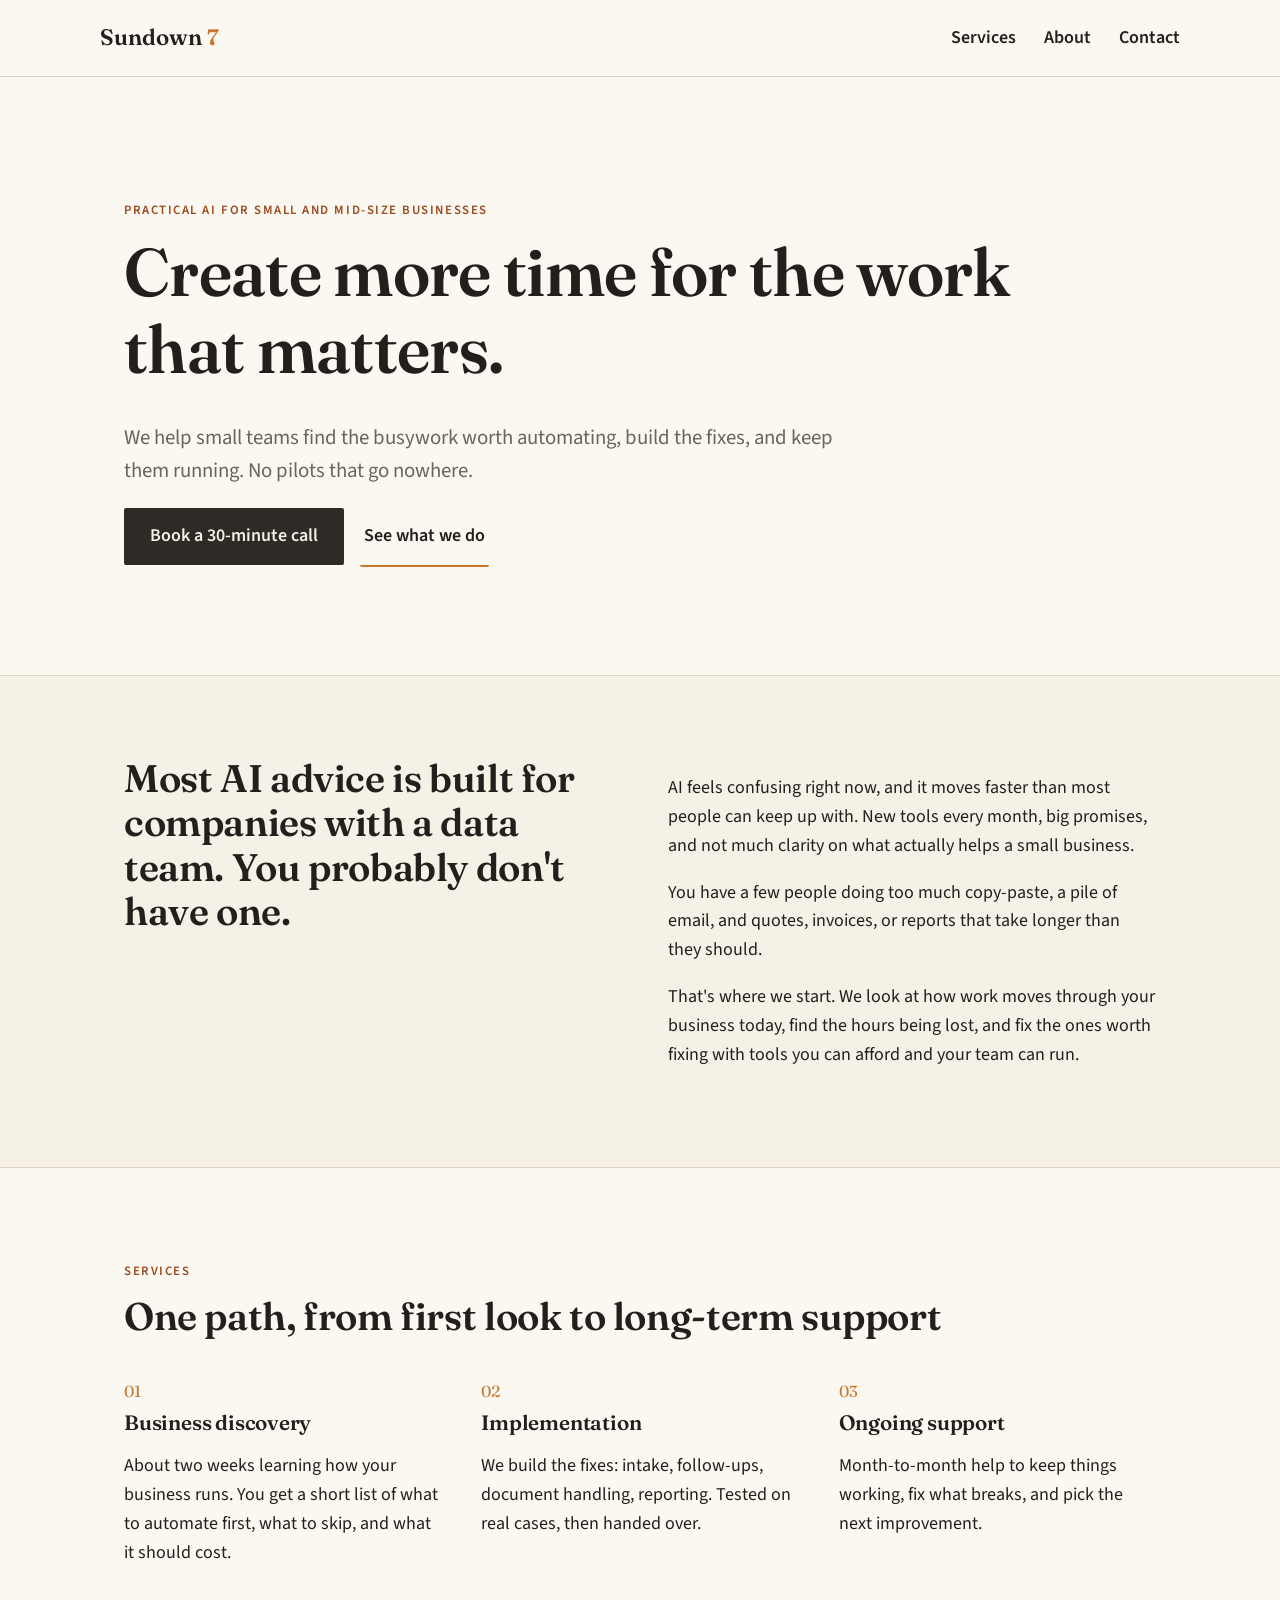
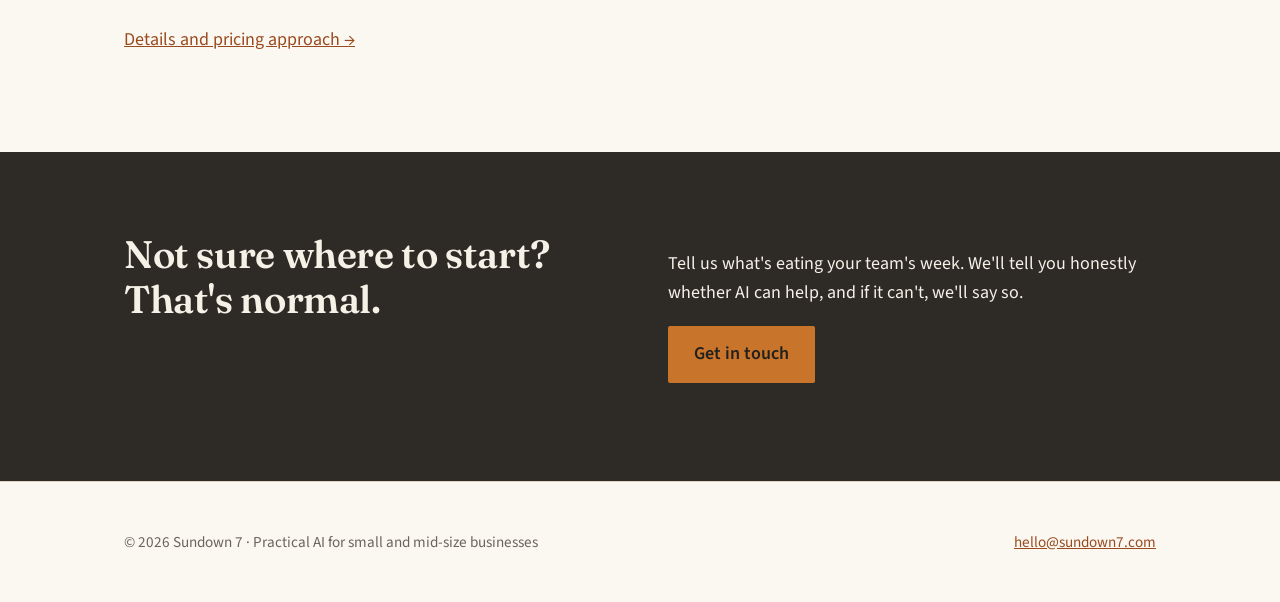
==== index.html @ cc7113cd "Sundown 7 site" ====
<!doctype html><html lang="en"><head><meta charset="utf-8"><meta name="viewport" content="width=device-width,initial-scale=1"><title>Sundown 7 — Practical AI for small business</title><meta name="description" content="Sundown 7 helps small and mid-size businesses put AI to work on real, everyday tasks."><link rel="stylesheet" href="styles.css"></head><body>
<header><div class="wrap nav"><a class="logo" href="index.html">Sundown <span>7</span></a><nav><ul><li><a href="services.html">Services</a></li><li><a href="about.html">About</a></li><li><a href="contact.html">Contact</a></li></ul></nav></div></header>
<main>
<section class="hero"><div class="wrap"><p class="eyebrow">Practical AI for small and mid-size businesses</p><h1>Create more time for the work<br>that matters.</h1><p class="lede">We help small teams find the busywork worth automating, build the fixes, and keep them running. No pilots that go nowhere.</p><p><a class="btn" href="contact.html">Book a 30-minute call</a><a class="btn ghost" href="services.html">See what we do</a></p></div></section>
<section class="band"><div class="wrap two"><div><h2>Most AI advice is built for companies with a data team. You probably don't have one.</h2></div><div><p>AI feels confusing right now, and it moves faster than most people can keep up with. New tools every month, big promises, and not much clarity on what actually helps a small business.</p><p>You have a few people doing too much copy-paste, a pile of email, and quotes, invoices, or reports that take longer than they should.</p><p>That's where we start. We look at how work moves through your business today, find the hours being lost, and fix the ones worth fixing with tools you can afford and your team can run.</p></div></div></section>
<section><div class="wrap"><p class="eyebrow">Services</p><h2>One path, from first look to long-term support</h2><div class="grid" style="margin-top:40px">
<div><span class="num">01</span><h3>Business discovery</h3><p>About two weeks learning how your business runs. You get a short list of what to automate first, what to skip, and what it should cost.</p></div>
<div><span class="num">02</span><h3>Implementation</h3><p>We build the fixes: intake, follow-ups, document handling, reporting. Tested on real cases, then handed over.</p></div>
<div><span class="num">03</span><h3>Ongoing support</h3><p>Month-to-month help to keep things working, fix what breaks, and pick the next improvement.</p></div>
</div><p style="margin-top:40px"><a href="services.html">Details and pricing approach →</a></p></div></section>
<section class="dark"><div class="wrap two"><div><h2>Not sure where to start? That's normal.</h2></div><div><p>Tell us what's eating your team's week. We'll tell you honestly whether AI can help, and if it can't, we'll say so.</p><p><a class="btn" href="contact.html">Get in touch</a></p></div></div></section></main>
<footer><div class="wrap"><div>© 2026 Sundown 7 · Practical AI for small and mid-size businesses</div><div><a href="mailto:hello@sundown7.com">hello@sundown7.com</a></div></div></footer></body></html>
---- styles.css ----
@import url('https://fonts.googleapis.com/css2?family=Fraunces:opsz,wght@9..144,400;9..144,600&family=Source+Sans+3:wght@400;600&display=swap');
:root{--ink:#22201d;--char:#2e2b27;--cream:#f6f1e7;--paper:#fbf8f2;--amber:#c8742b;--rust:#9a4a1f;--muted:#6b645a;--line:#ddd3c2}
*{box-sizing:border-box}
body{margin:0;background:var(--paper);color:var(--ink);font:18px/1.6 "Source Sans 3",Georgia,sans-serif}
h1,h2,h3{font-family:Fraunces,Georgia,serif;font-weight:600;line-height:1.15;margin:0 0 .5em;letter-spacing:-.01em}
h1{font-size:clamp(2.4rem,6vw,4.2rem)}h2{font-size:clamp(1.7rem,3.5vw,2.4rem)}h3{font-size:1.3rem}
a{color:var(--rust)}
.wrap{max-width:1080px;margin:0 auto;padding:0 24px}
header{border-bottom:1px solid var(--line);background:var(--paper)}
.nav{display:flex;justify-content:space-between;align-items:center;padding:20px 0;flex-wrap:wrap;gap:12px}
.logo{font-family:Fraunces,serif;font-size:1.4rem;font-weight:600;color:var(--ink);text-decoration:none}
.logo span{color:var(--amber)}
.nav ul{list-style:none;display:flex;gap:28px;margin:0;padding:0}
.nav ul a{color:var(--ink);text-decoration:none;font-weight:600}
.nav ul a:hover,.nav ul a[aria-current]{color:var(--rust);border-bottom:2px solid var(--amber)}
.hero{padding:110px 0 90px}
.hero p.lede{font-size:1.3rem;max-width:36em;color:var(--muted)}
.eyebrow{text-transform:uppercase;letter-spacing:.12em;font-size:.8rem;font-weight:600;color:var(--rust);margin-bottom:1em}
.btn{display:inline-block;background:var(--char);color:var(--cream);padding:14px 26px;text-decoration:none;font-weight:600;border-radius:2px;border:0;font:inherit;font-weight:600;cursor:pointer}
.btn:hover{background:var(--rust)}
.btn.ghost{background:none;color:var(--ink);border-bottom:2px solid var(--amber);padding:14px 4px;margin-left:16px}
section{padding:80px 0}
.band{background:var(--cream);border-top:1px solid var(--line);border-bottom:1px solid var(--line)}
.grid{display:grid;grid-template-columns:repeat(auto-fit,minmax(230px,1fr));gap:40px}
.num{font-family:Fraunces,serif;color:var(--amber);font-size:1rem;display:block;margin-bottom:.4em}
.svc{display:grid;grid-template-columns:1fr 1.4fr;gap:48px;padding:56px 0;border-top:1px solid var(--line)}
.svc ul{padding-left:1.1em}.svc li{margin-bottom:.4em}
.meta{color:var(--muted);font-size:.95rem}
.two{display:grid;grid-template-columns:1fr 1fr;gap:56px}
.dark{background:var(--char);color:var(--cream)}.dark a{color:#e9a462}
.dark .btn{background:var(--amber);color:var(--ink)}
form label{display:block;font-weight:600;margin:18px 0 6px}
input,textarea{width:100%;padding:12px;border:1px solid #c9bea9;background:#fff;font:inherit;border-radius:2px}
input:focus,textarea:focus{outline:2px solid var(--amber);border-color:var(--amber)}
footer{padding:48px 0;color:var(--muted);font-size:.95rem;border-top:1px solid var(--line)}
footer .wrap{display:flex;justify-content:space-between;flex-wrap:wrap;gap:16px}
.note{font-size:.85rem;color:var(--muted);font-style:italic}
@media(max-width:720px){.svc,.two{grid-template-columns:1fr;gap:16px}.hero{padding:64px 0}section{padding:56px 0}.nav ul{gap:18px}.btn.ghost{margin-left:0;display:block}}
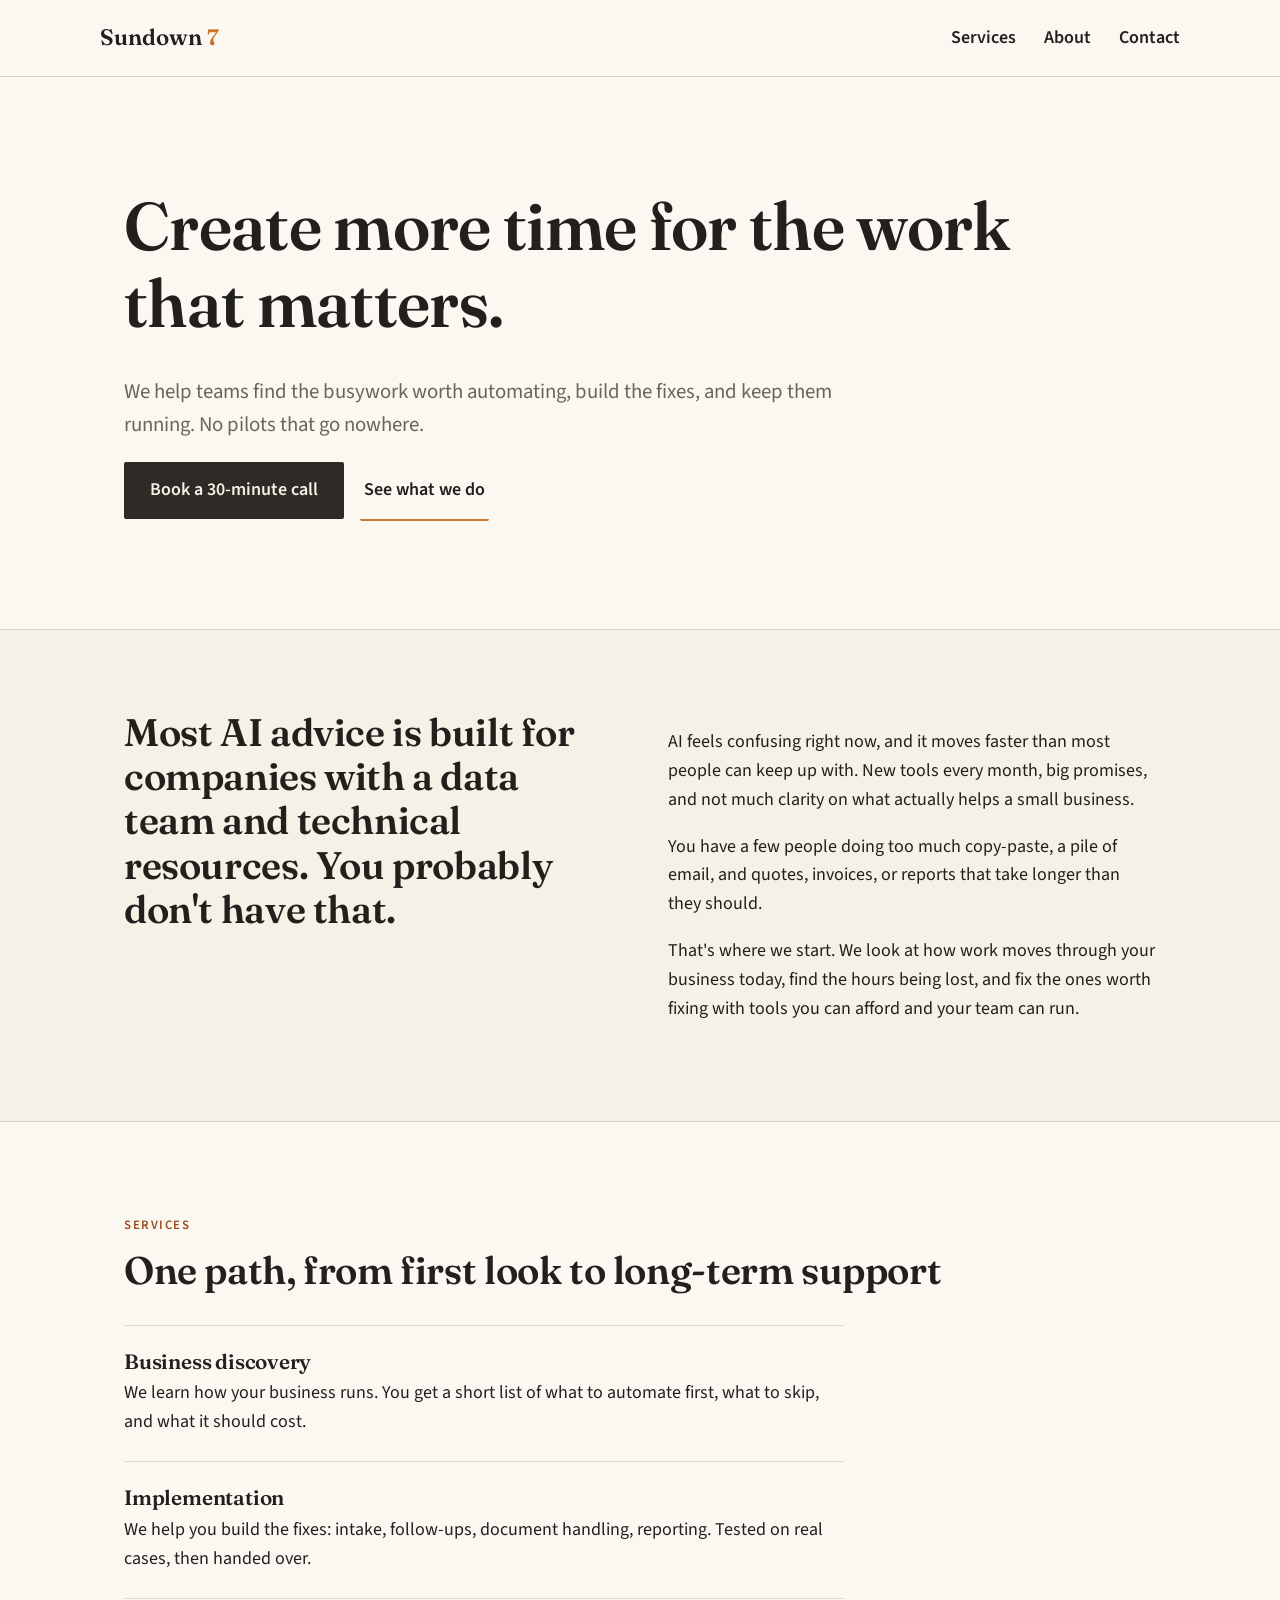
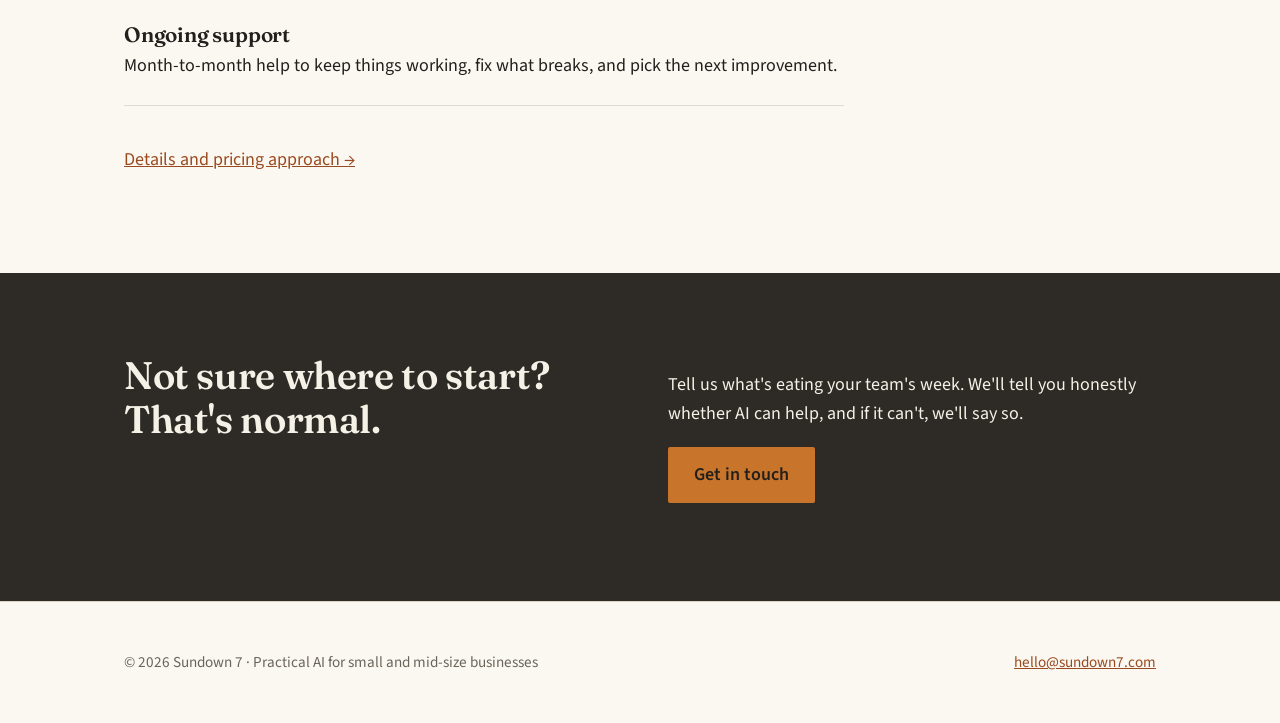
==== commit f79128e5: "Homepage edits" ====
--- a/index.html
+++ b/index.html
@@ -1,12 +1,12 @@
 <!doctype html><html lang="en"><head><meta charset="utf-8"><meta name="viewport" content="width=device-width,initial-scale=1"><title>Sundown 7 — Practical AI for small business</title><meta name="description" content="Sundown 7 helps small and mid-size businesses put AI to work on real, everyday tasks."><link rel="stylesheet" href="styles.css"></head><body>
 <header><div class="wrap nav"><a class="logo" href="index.html">Sundown <span>7</span></a><nav><ul><li><a href="services.html">Services</a></li><li><a href="about.html">About</a></li><li><a href="contact.html">Contact</a></li></ul></nav></div></header>
 <main>
-<section class="hero"><div class="wrap"><p class="eyebrow">Practical AI for small and mid-size businesses</p><h1>Create more time for the work<br>that matters.</h1><p class="lede">We help small teams find the busywork worth automating, build the fixes, and keep them running. No pilots that go nowhere.</p><p><a class="btn" href="contact.html">Book a 30-minute call</a><a class="btn ghost" href="services.html">See what we do</a></p></div></section>
-<section class="band"><div class="wrap two"><div><h2>Most AI advice is built for companies with a data team. You probably don't have one.</h2></div><div><p>AI feels confusing right now, and it moves faster than most people can keep up with. New tools every month, big promises, and not much clarity on what actually helps a small business.</p><p>You have a few people doing too much copy-paste, a pile of email, and quotes, invoices, or reports that take longer than they should.</p><p>That's where we start. We look at how work moves through your business today, find the hours being lost, and fix the ones worth fixing with tools you can afford and your team can run.</p></div></div></section>
-<section><div class="wrap"><p class="eyebrow">Services</p><h2>One path, from first look to long-term support</h2><div class="grid" style="margin-top:40px">
-<div><span class="num">01</span><h3>Business discovery</h3><p>About two weeks learning how your business runs. You get a short list of what to automate first, what to skip, and what it should cost.</p></div>
-<div><span class="num">02</span><h3>Implementation</h3><p>We build the fixes: intake, follow-ups, document handling, reporting. Tested on real cases, then handed over.</p></div>
-<div><span class="num">03</span><h3>Ongoing support</h3><p>Month-to-month help to keep things working, fix what breaks, and pick the next improvement.</p></div>
+<section class="hero"><div class="wrap"><h1>Create more time for the work<br>that matters.</h1><p class="lede">We help teams find the busywork worth automating, build the fixes, and keep them running. No pilots that go nowhere.</p><p><a class="btn" href="contact.html">Book a 30-minute call</a><a class="btn ghost" href="services.html">See what we do</a></p></div></section>
+<section class="band"><div class="wrap two"><div><h2>Most AI advice is built for companies with a data team and technical resources. You probably don't have that.</h2></div><div><p>AI feels confusing right now, and it moves faster than most people can keep up with. New tools every month, big promises, and not much clarity on what actually helps a small business.</p><p>You have a few people doing too much copy-paste, a pile of email, and quotes, invoices, or reports that take longer than they should.</p><p>That's where we start. We look at how work moves through your business today, find the hours being lost, and fix the ones worth fixing with tools you can afford and your team can run.</p></div></div></section>
+<section><div class="wrap"><p class="eyebrow">Services</p><h2>One path, from first look to long-term support</h2><div class="stack">
+<div><h3>Business discovery</h3><p>We learn how your business runs. You get a short list of what to automate first, what to skip, and what it should cost.</p></div>
+<div><h3>Implementation</h3><p>We help you build the fixes: intake, follow-ups, document handling, reporting. Tested on real cases, then handed over.</p></div>
+<div><h3>Ongoing support</h3><p>Month-to-month help to keep things working, fix what breaks, and pick the next improvement.</p></div>
 </div><p style="margin-top:40px"><a href="services.html">Details and pricing approach →</a></p></div></section>
 <section class="dark"><div class="wrap two"><div><h2>Not sure where to start? That's normal.</h2></div><div><p>Tell us what's eating your team's week. We'll tell you honestly whether AI can help, and if it can't, we'll say so.</p><p><a class="btn" href="contact.html">Get in touch</a></p></div></div></section></main>
 <footer><div class="wrap"><div>© 2026 Sundown 7 · Practical AI for small and mid-size businesses</div><div><a href="mailto:hello@sundown7.com">hello@sundown7.com</a></div></div></footer></body></html>
--- a/styles.css
+++ b/styles.css
@@ -36,3 +36,5 @@
 footer .wrap{display:flex;justify-content:space-between;flex-wrap:wrap;gap:16px}
 .note{font-size:.85rem;color:var(--muted);font-style:italic}
 @media(max-width:720px){.svc,.two{grid-template-columns:1fr;gap:16px}.hero{padding:64px 0}section{padding:56px 0}.nav ul{gap:18px}.btn.ghost{margin-left:0;display:block}}
+
+.stack{margin-top:32px;max-width:720px}.stack>div{padding:24px 0;border-top:1px solid rgba(0,0,0,.12)}.stack>div:last-child{border-bottom:1px solid rgba(0,0,0,.12)}.stack h3{margin:0 0 6px}.stack p{margin:0}
